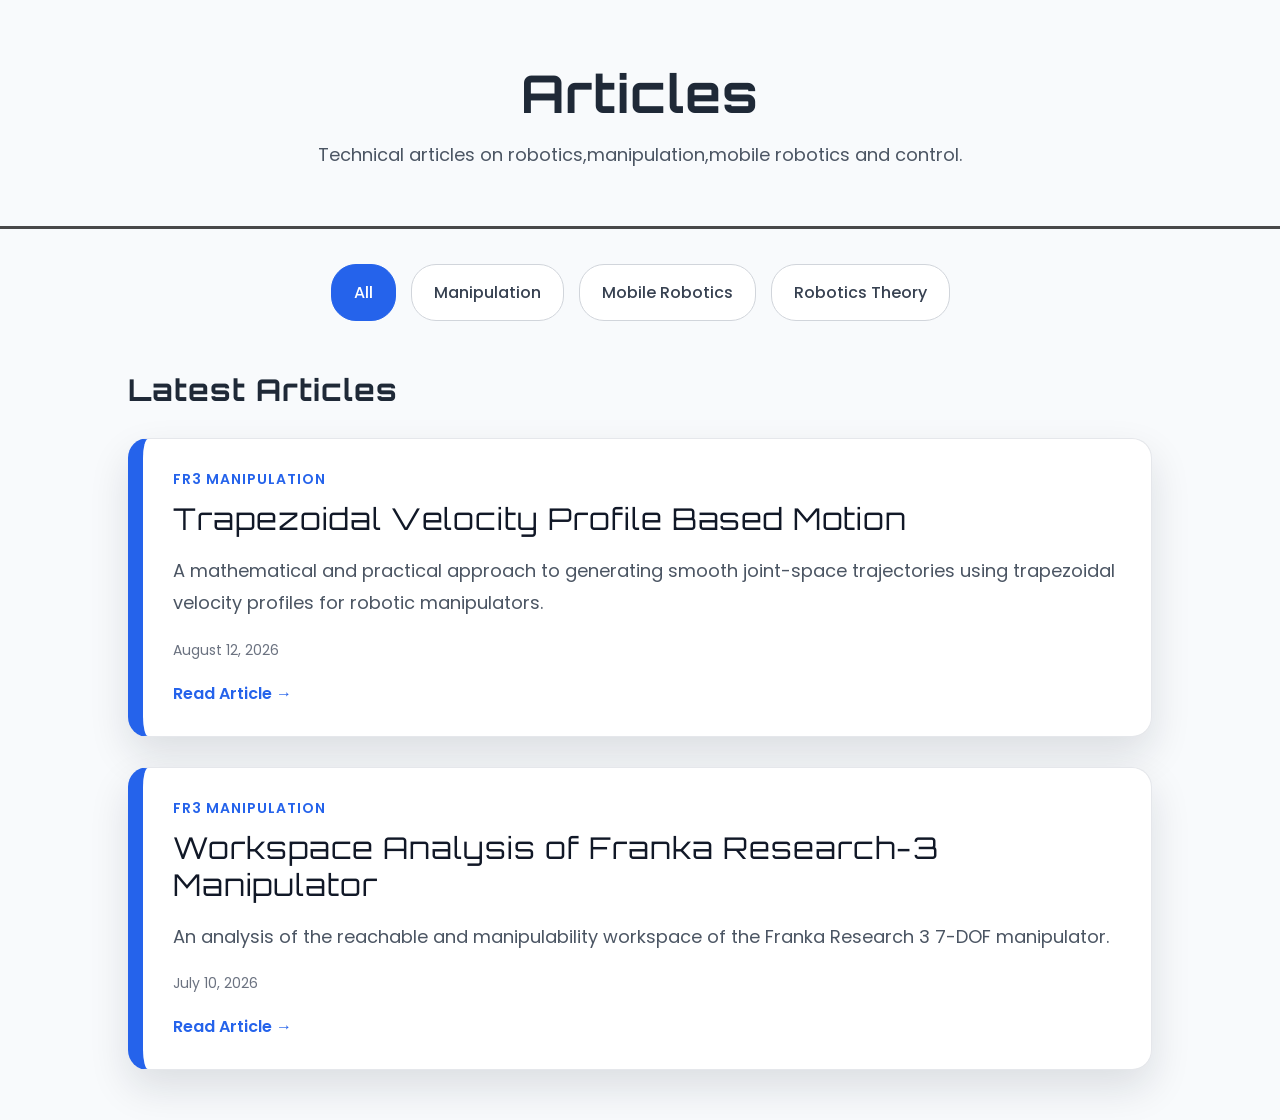
==== articles/articles_main.html @ 231a6304 "Responsive to mobile and new project,article" ====
<!doctype html>
<html lang="en">
  <head>
    <meta charset="UTF-8" />
    <meta name="viewport" content="width=device-width, initial-scale=1.0" />
    <title>Articles | Robotics & Control</title>

    <link rel="preconnect" href="https://fonts.googleapis.com" />
    <link rel="preconnect" href="https://fonts.gstatic.com" crossorigin />
    <link
      href="https://fonts.googleapis.com/css2?family=Orbitron:wght@400;700&family=Poppins:wght@300;400;500;600&display=swap"
      rel="stylesheet"
    />

    <link
      href="https://fonts.googleapis.com/css2?family=Oxanium:wght@300;400;500;600;700&display=swap"
      rel="stylesheet"
    />

    <link href="articles_main.css" rel="stylesheet" />
  </head>
  <body>
    <section class="articles_hero">
      <h1>Articles</h1>
      <p>
        Technical articles on robotics,manipulation,mobile robotics and control.
      </p>
    </section>

    <section class="article_categories">
      <a href="articles.html" class="category_tab active"> All </a>

      <a href="manipulation.html" class="category_tab"> Manipulation </a>

      <a href="mobile.html" class="category_tab"> Mobile Robotics </a>

      <a href="theory.html" class="category_tab"> Robotics Theory </a>
    </section>

    <section class="latest_articles">
      <h2>Latest Articles</h2>

      <article class="article_card">
        <div class="article_category">FR3 Manipulation</div>

        <h3>Trapezoidal Velocity Profile Based Motion</h3>

        <p>
          A mathematical and practical approach to generating smooth joint-space
          trajectories using trapezoidal velocity profiles for robotic
          manipulators.
        </p>

        <div class="article_meta">
          <time datetime="2026-08-12">August 12, 2026</time>
        </div>

        <a
          href="/articles/manipulation/joint_space_motion/trapezoidal_motion.html"
        >
          Read Article &rarr;
        </a>
      </article>

      <article class="article_card">
        <div class="article_category">FR3 Manipulation</div>

        <h3>Workspace Analysis of Franka Research-3 Manipulator</h3>

        <p>
          An analysis of the reachable and manipulability workspace of the
          Franka Research 3 7-DOF manipulator.
        </p>

        <div class="article_meta">
          <time datetime="2026-07-10">July 10, 2026</time>
        </div>

        <a href="/articles/manipulation/workspace_analysis/ws_article.html">
          Read Article &rarr;
        </a>
      </article>
    </section>
  </body>
</html>
---- articles/articles_main.css ----
body {
  margin: 0;

  background: #f8fafc;
  color: #1f2937;

  font-family: "Poppins", sans-serif;
}

.articles_hero {
  text-align: center;

  padding: 60px 20px 40px;

  border-bottom: 3px solid #484849;
}

.articles_hero h1 {
  margin: 0;

  font-family: "Orbitron", sans-serif;
  font-size: 52px;
  letter-spacing: 1px;
}

.articles_hero p {
  margin-top: 15px;

  font-size: 18px;
  color: #4b5563;
}

/* ============================== Category tabs ====================== */

.article_categories {
  display: flex;
  justify-content: center;
  gap: 15px;

  margin: 35px auto;

  width: 80%;
}

.category_tab {
  padding: 15px 22px;

  border: 1px solid #d1d5db;
  border-radius: 25px;

  background: white;

  color: #374151;
  text-decoration: none;

  font-weight: 500;

  transition: 0.3s ease;
}

.category_tab:hover {
  background: #2563eb;
  color: white;
  border-color: #2563eb;
}

.category_tab.active {
  background: #2563eb;
  color: white;
  border-color: #2563eb;
}

/* ============================== now body ============================*/

.latest_articles {
  width: 80%;
  margin: 50px auto;
}

.latest_articles h2 {
  font-family: "Orbitron", sans-serif;
  font-size: 30px;
  letter-spacing: 1px;

  margin-bottom: 30px;
}

.article_card {
  background: white;

  padding: 30px;
  margin-bottom: 30px;

  border-radius: 20px;
  border: 1px solid #e5e7eb;
  border-left: 15px solid #2563eb;

  box-shadow: 0 18px 40px rgba(15, 23, 42, 0.12);

  transition: 0.35s ease;
}

.article_card:hover {
  transform: translateY(-8px);

  box-shadow: 0 16px 35px rgba(37, 99, 235, 0.15);
}

.article_card h3 {
  margin: 10px 0 18px;

  font-family: "Orbitron", sans-serif;
  font-weight: 400;
  letter-spacing: 1px;

  font-size: 30px;

  color: #111827;
}

.article_card p {
  font-size: 18px;

  color: #4b5563;

  line-height: 1.8;

  margin-bottom: 20px;
}

.article_category {
  color: #2563eb;

  font-size: 14px;
  font-weight: 600;

  text-transform: uppercase;
  letter-spacing: 1px;
}

.article_meta {
  margin-bottom: 20px;

  font-size: 14px;
  color: #6b7280;
}

.article_card a {
  color: #2563eb;

  text-decoration: none;

  font-weight: 600;

  transition: 0.3s;
}

.article_card a:hover {
  letter-spacing: 1px;
}
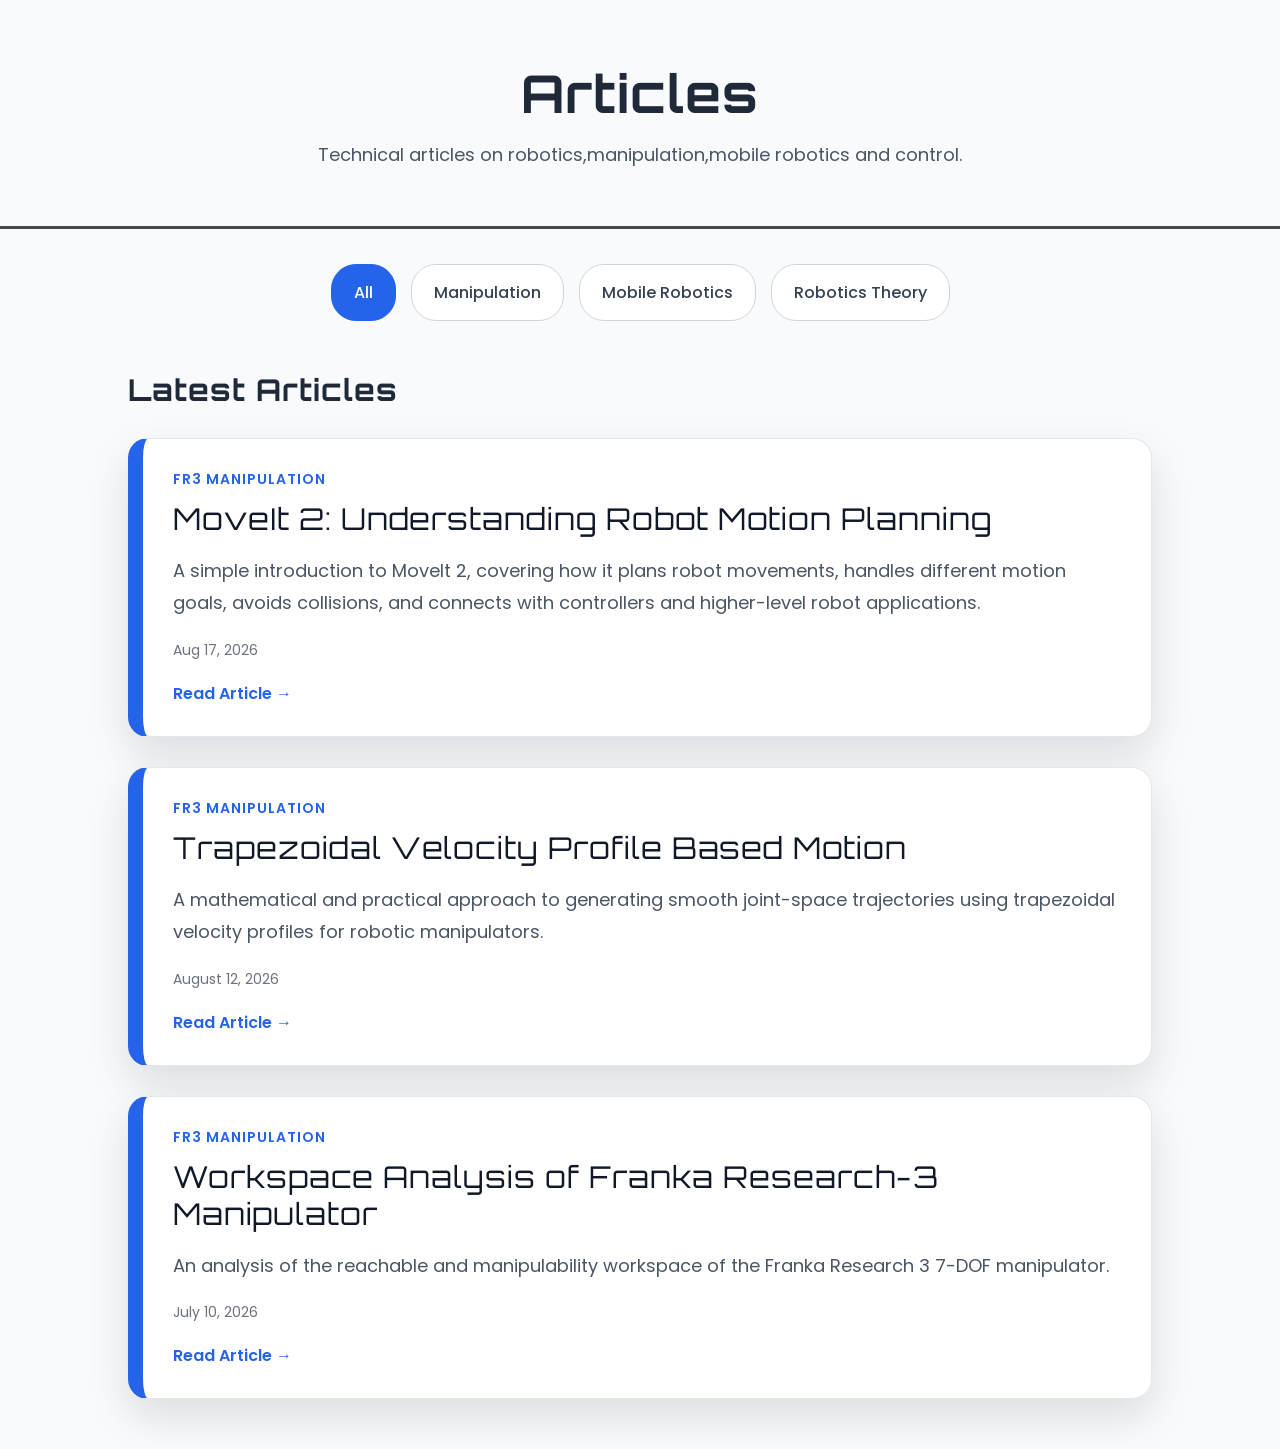
==== commit 2a65cee9: "moveit article" ====
--- a/articles/articles_main.html
+++ b/articles/articles_main.html
@@ -43,6 +43,26 @@
       <article class="article_card">
         <div class="article_category">FR3 Manipulation</div>
 
+        <h3>MoveIt 2: Understanding Robot Motion Planning</h3>
+
+        <p>
+          A simple introduction to MoveIt 2, covering how it plans robot
+          movements, handles different motion goals, avoids collisions, and
+          connects with controllers and higher-level robot applications.
+        </p>
+
+        <div class="article_meta">
+          <time datetime="2026-08-17">Aug 17, 2026</time>
+        </div>
+
+        <a href="/articles/manipulation/moveit/moveit.html">
+          Read Article &rarr;
+        </a>
+      </article>
+
+      <article class="article_card">
+        <div class="article_category">FR3 Manipulation</div>
+
         <h3>Trapezoidal Velocity Profile Based Motion</h3>
 
         <p>
